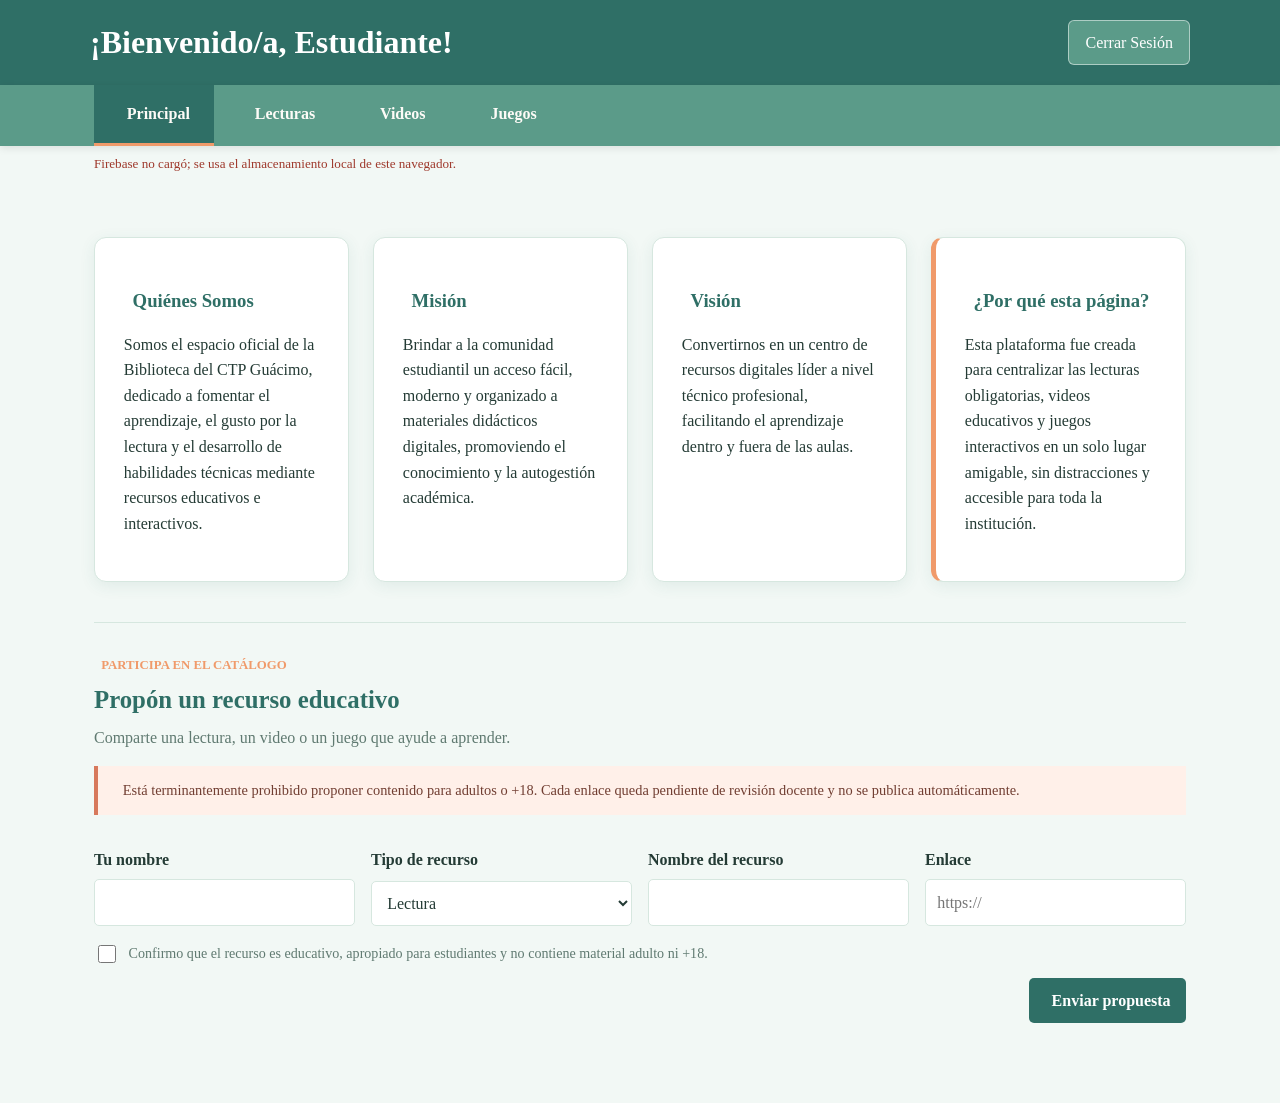
==== estudiante-dashboard.html @ 48e0ec75 "Add files via upload" ====
<!DOCTYPE html>
<html lang="es">
<head>
    <meta charset="UTF-8">
    <meta name="viewport" content="width=device-width, initial-scale=1.0">
    <title>Portal Estudiante - CTP Guácimo</title>
    <!-- Estilos de la aplicación -->
    <link rel="stylesheet" href="css/styles.css">
    <script src="https://unpkg.com/reicon/cdn/reicon.js" defer></script>
</head>
<body>

    <!-- Header / Banner superior del panel -->
    <header class="biblioteca-header">
        <div class="banner-frase">
            <h1 id="mensajeBienvenida">Bienvenido/a Estudiante</h1>
        </div>
        <!-- Botón para cerrar sesión y volver al index -->
        <button id="btnCerrarSesion" class="select-ingreso">Cerrar Sesión</button>
    </header>

    <!-- Menú Banner de Navegación entre secciones -->
    <nav class="nav-banner">
        <div class="nav-container">
            <button class="nav-tab active" onclick="cambiarPestana('principal', this)"><re-icon icon="home" size="20" aria-hidden="true"></re-icon>Principal</button>
            <button class="nav-tab" onclick="cambiarPestana('lecturas', this)"><re-icon icon="book-open" size="20" aria-hidden="true"></re-icon>Lecturas</button>
            <button class="nav-tab" onclick="cambiarPestana('videos', this)"><re-icon icon="video" size="20" aria-hidden="true"></re-icon>Videos</button>
            <button class="nav-tab" onclick="cambiarPestana('juegos', this)"><re-icon icon="gamepad" size="20" aria-hidden="true"></re-icon>Juegos</button>
        </div>
    </nav>

    <div id="estadoConexionFirebase" class="connection-status" role="status" aria-live="polite">Conectando con la biblioteca...</div>

    <main class="biblioteca-main">

        <!-- ================= PESTAÑA 1: PRINCIPAL ================= -->
        <div id="tab-principal" class="tab-content active">
            <!-- Sección Misión, Visión y Quiénes Somos -->
            <section class="info-grid">
                <!-- Tarjeta Quiénes Somos -->
                <div class="info-card">
                    <h3><re-icon icon="user" size="20" aria-hidden="true"></re-icon>Quiénes Somos</h3>
                    <p>Somos el espacio oficial de la Biblioteca del CTP Guácimo, dedicado a fomentar el aprendizaje, el gusto por la lectura y el desarrollo de habilidades técnicas mediante recursos educativos e interactivos.</p>
                </div>

                <!-- Tarjeta Misión -->
                <div class="info-card">
                    <h3><re-icon icon="book-open" size="20" aria-hidden="true"></re-icon>Misión</h3>
                    <p>Brindar a la comunidad estudiantil un acceso fácil, moderno y organizado a materiales didácticos digitales, promoviendo el conocimiento y la autogestión académica.</p>
                </div>

                <!-- Tarjeta Visión -->
                <div class="info-card">
                    <h3><re-icon icon="library" size="20" aria-hidden="true"></re-icon>Visión</h3>
                    <p>Convertirnos en un centro de recursos digitales líder a nivel técnico profesional, facilitando el aprendizaje dentro y fuera de las aulas.</p>
                </div>

                <!-- Tarjeta ¿Por qué esta página? -->
                <div class="info-card destacada">
                    <h3><re-icon icon="video" size="20" aria-hidden="true"></re-icon>¿Por qué esta página?</h3>
                    <p>Esta plataforma fue creada para centralizar las lecturas obligatorias, videos educativos y juegos interactivos en un solo lugar amigable, sin distracciones y accesible para toda la institución.</p>
                </div>
            </section>

            <section class="suggestion-section" aria-labelledby="tituloSugerencias">
                <div class="suggestion-heading">
                    <div>
                        <p class="eyebrow"><re-icon icon="message-square" size="18" aria-hidden="true"></re-icon>Participa en el catálogo</p>
                        <h2 id="tituloSugerencias">Propón un recurso educativo</h2>
                        <p>Comparte una lectura, un video o un juego que ayude a aprender.</p>
                    </div>
                </div>
                <p class="content-policy"><re-icon icon="shield-check" size="20" aria-hidden="true"></re-icon>Está terminantemente prohibido proponer contenido para adultos o +18. Cada enlace queda pendiente de revisión docente y no se publica automáticamente.</p>
                <form id="formularioSugerencia" class="suggestion-form">
                    <div class="suggestion-fields">
                        <div class="form-group">
                            <label for="nombreSugerencia">Tu nombre</label>
                            <input id="nombreSugerencia" type="text" maxlength="100" autocomplete="name" required>
                        </div>
                        <div class="form-group">
                            <label for="tipoSugerencia">Tipo de recurso</label>
                            <select id="tipoSugerencia" required>
                                <option value="lecturas">Lectura</option>
                                <option value="videos">Video</option>
                                <option value="juegos">Juego</option>
                            </select>
                        </div>
                        <div class="form-group">
                            <label for="tituloSugerencia">Nombre del recurso</label>
                            <input id="tituloSugerencia" type="text" maxlength="120" required>
                        </div>
                        <div class="form-group">
                            <label for="urlSugerencia">Enlace</label>
                            <input id="urlSugerencia" type="url" placeholder="https://" required>
                        </div>
                    </div>
                    <label class="policy-confirmation">
                        <input id="confirmarContenidoApropiado" type="checkbox" required>
                        <span>Confirmo que el recurso es educativo, apropiado para estudiantes y no contiene material adulto ni +18.</span>
                    </label>
                    <div class="suggestion-submit-row">
                        <p id="mensajeSugerencia" class="form-message" aria-live="polite"></p>
                        <button class="action-button" type="submit"><re-icon icon="send" size="18" aria-hidden="true"></re-icon>Enviar propuesta</button>
                    </div>
                </form>
            </section>
        </div>

        <!-- ================= PESTAÑA 2: LECTURAS ================= -->
        <div id="tab-lecturas" class="tab-content">
            <h2 class="section-title"><re-icon icon="book-open" size="24" aria-hidden="true"></re-icon>Catálogo de Lecturas</h2>
            <div id="lista-estudiante-lecturas" class="grid-cartas">
                
                <!-- Carta de Lectura 1 -->
                <div class="card-libro" onclick="abrirLector('Don Quijote de la Mancha', 'https://www.gutenberg.org/files/2000/2000-h/2000-h.htm')">
                    <img src="https://picsum.photos/300/400?random=101" alt="Portada Libro 1">
                    <div class="card-libro-info">
                        <span class="categoria-tag">Literatura</span>
                        <h4>Don Quijote de la Mancha</h4>
                        <p>Miguel de Cervantes</p>
                        <button class="btn-leer">📖 Leer Libro</button>
                    </div>
                </div>

                <!-- Carta de Lectura 2 -->
                <div class="card-libro" onclick="abrirLector('Cuentos de mi Tía Panchita', 'https://www.imprentanacional.go.cr/editorialdigital/libros/literatura%20infantil/cuentos_de_mi_tia_panchita_edicion_mep.pdf')">
                    <img src="https://picsum.photos/300/400?random=102" alt="Portada Libro 2">
                    <div class="card-libro-info">
                        <span class="categoria-tag">Nacional</span>
                        <h4>Cuentos de mi Tía Panchita</h4>
                        <p>Carmen Lyra</p>
                        <button class="btn-leer">📖 Leer Libro</button>
                    </div>
                </div>

                <!-- Carta de Lectura 3 -->
                <div class="card-libro" onclick="abrirLector('Manual de Seguridad Industrial', 'https://www.google.com')">
                    <img src="https://picsum.photos/300/400?random=103" alt="Portada Libro 3">
                    <div class="card-libro-info">
                        <span class="categoria-tag">Técnico</span>
                        <h4>Manual de Seguridad Industrial</h4>
                        <p>CTP Guácimo</p>
                        <button class="btn-leer">📖 Leer Libro</button>
                    </div>
                </div>

            </div>
        </div>

        <!-- ================= PESTAÑA 3: VIDEOS ================= -->
        <div id="tab-videos" class="tab-content">
            <h2 class="section-title"><re-icon icon="video" size="24" aria-hidden="true"></re-icon>Videoteca Educativa</h2>
            <div id="lista-estudiante-videos" class="grid-yt">
                
                <!-- Video Estilo YouTube 1 -->
                <div class="yt-card">
                    <div class="yt-thumbnail">
                        <iframe src="https://www.youtube-nocookie.com/embed/dQw4w9WgXcQ" title="Video educacional 1" allowfullscreen></iframe>
                    </div>
                    <div class="yt-details">
                        <h4>Introducción a la Tecnología del CTP Guácimo</h4>
                        <p class="yt-canal">Biblioteca CTP • 1.2k vistas</p>
                    </div>
                </div>

                <!-- Video Estilo YouTube 2 -->
                <div class="yt-card">
                    <div class="yt-thumbnail">
                        <iframe src="https://www.youtube-nocookie.com/embed/dQw4w9WgXcQ" title="Video educacional 2" allowfullscreen></iframe>
                    </div>
                    <div class="yt-details">
                        <h4>Cómo aprovechar la lectura digital</h4>
                        <p class="yt-canal">Orientación Educativa • 850 vistas</p>
                    </div>
                </div>

            </div>
        </div>

        <!-- ================= PESTAÑA 4: JUEGOS ================= -->
        <div id="tab-juegos" class="tab-content">
            <h2 class="section-title"><re-icon icon="gamepad" size="24" aria-hidden="true"></re-icon>Juegos Interactivos y Trivia</h2>
            <div id="lista-estudiante-juegos" class="grid-cartas">
                
                <!-- Carta de Juego 1 -->
                <div class="card-libro" onclick="abrirJuego('Ajedrez Escolar', 'https://lichess.org/embed')">
                    <img src="https://picsum.photos/300/200?random=201" alt="Juego Ajedrez">
                    <div class="card-libro-info">
                        <span class="categoria-tag juego">Estrategia</span>
                        <h4>Ajedrez Online</h4>
                        <p>Desarrolla la lógica y la concentración</p>
                        <button class="btn-leer">🎮 Jugar Ahora</button>
                    </div>
                </div>

                <!-- Carta de Juego 2 -->
                <div class="card-libro" onclick="alert('Iniciando Trivia de Ortografía y Literatura...')">
                    <img src="https://picsum.photos/300/200?random=202" alt="Juego Trivia">
                    <div class="card-libro-info">
                        <span class="categoria-tag juego">Trivia</span>
                        <h4>Desafío de Palabras</h4>
                        <p>Trivia de ortografía y literatura general</p>
                        <button class="btn-leer">🎮 Jugar Ahora</button>
                    </div>
                </div>

            </div>
        </div>

    </main>

    <!-- Modal para Lectura de Libros o Recursos -->
    <div id="modalLector" class="modal">
        <div class="modal-content modal-large">
            <span class="close-modal" onclick="cerrarLector()">&times;</span>
            <h3 id="tituloLector">Lectura</h3>
            <div class="iframe-container">
                <iframe id="iframeLector" src="" frameborder="0"></iframe>
            </div>
        </div>
    </div>

    <div id="modalResena" class="modal" aria-hidden="true">
        <section class="modal-content review-modal" role="dialog" aria-modal="true" aria-labelledby="tituloModalResena">
            <button class="close-modal" type="button" aria-label="Cerrar" onclick="cerrarModalResena()">&times;</button>
            <p class="eyebrow">Opinión estudiantil</p>
            <h2 id="tituloModalResena">Valorar recurso</h2>
            <div id="resenasExistentes" class="review-list"></div>
            <form id="formularioResena">
                <input id="resenaRecursoId" type="hidden">
                <fieldset class="rating-picker">
                    <legend>Tu clasificación</legend>
                    <div class="rating-options">
                        <label><input type="radio" name="calificacion" value="1"><span><re-icon icon="star" size="24" aria-hidden="true"></re-icon></span><small>1</small></label>
                        <label><input type="radio" name="calificacion" value="2"><span><re-icon icon="star" size="24" aria-hidden="true"></re-icon></span><small>2</small></label>
                        <label><input type="radio" name="calificacion" value="3"><span><re-icon icon="star" size="24" aria-hidden="true"></re-icon></span><small>3</small></label>
                        <label><input type="radio" name="calificacion" value="4"><span><re-icon icon="star" size="24" aria-hidden="true"></re-icon></span><small>4</small></label>
                        <label><input type="radio" name="calificacion" value="5" checked><span><re-icon icon="star" size="24" aria-hidden="true"></re-icon></span><small>5</small></label>
                    </div>
                </fieldset>
                <div class="form-group">
                    <label for="comentarioResena">Comentario</label>
                    <textarea id="comentarioResena" rows="3" maxlength="500" placeholder="¿Qué te pareció este recurso?" required></textarea>
                </div>
                <p id="mensajeResena" class="form-message" aria-live="polite"></p>
                <button class="action-button" type="submit"><re-icon icon="send" size="18" aria-hidden="true"></re-icon>Publicar opinión</button>
            </form>
        </section>
    </div>

    <!-- Archivo JS con la lógica -->
    <script type="module" src="js/firebase.js"></script>
    <script src="js/main.js"></script>
</body>
</html>
---- css/styles.css ----
/* ===================================================
   ESTILOS GLOBALES
====================================================== */

:root {
    --header-bg: #2F6F66;
    --header-accent: #5B9B89;
    --accent-color: #F09A6A;
    --card-bg: #FFFFFF;
    --page-bg: #F2F8F5;
    --border-color: #D6E7DF;
    --text-primary: #243B35;
    --text-secondary: #607A71;
    --shadow-soft: 0 4px 16px rgba(47, 111, 102, 0.09);
    --shadow-hover: 0 10px 24px rgba(47, 111, 102, 0.16);
}

* {
    box-sizing: border-box;
}

body {
    margin: 0;
    background: var(--page-bg);
    color: var(--text-primary);
    font-family: Georgia, "Times New Roman", serif;
    line-height: 1.6;
}

button,
input,
select {
    font: inherit;
}

button {
    cursor: pointer;
}

.biblioteca-header {
    display: flex;
    align-items: center;
    justify-content: space-between;
    gap: 1.5rem;
    padding: 1.25rem max(1.5rem, calc((100% - 1100px) / 2));
    background: var(--header-bg);
    color: #FFFFFF;
}

.banner-frase h1 {
    margin: 0;
    font-size: clamp(1.35rem, 3vw, 2rem);
    line-height: 1.2;
}

.menu-ingreso-container {
    flex: 0 0 auto;
}

.select-ingreso {
    min-height: 44px;
    padding: 0.55rem 1rem;
    border: 1px solid rgba(255, 255, 255, 0.5);
    border-radius: 6px;
    background: var(--header-accent);
    color: #FFFFFF;
}

.select-ingreso option {
    background: #FFFFFF;
    color: var(--text-primary);
}

.role-menu {
    position: relative;
    z-index: 5;
}

.role-menu summary {
    display: flex;
    min-width: 230px;
    min-height: 48px;
    align-items: center;
    gap: 0.7rem;
    padding: 0.65rem 0.85rem;
    border: 1px solid rgba(255, 255, 255, 0.48);
    border-radius: 7px;
    background: rgba(255, 255, 255, 0.12);
    color: #FFFFFF;
    cursor: pointer;
    font-weight: 700;
    list-style: none;
    transition: background 0.18s, border-color 0.18s;
}

.role-menu summary::-webkit-details-marker {
    display: none;
}

.role-menu summary:hover,
.role-menu[open] summary {
    border-color: rgba(255, 255, 255, 0.8);
    background: rgba(255, 255, 255, 0.2);
}

.role-menu summary:focus-visible,
.role-option:focus-visible {
    outline: 3px solid #FFD0B6;
    outline-offset: 3px;
}

.role-menu-chevron {
    margin-left: auto;
    transition: transform 0.18s;
}

.role-menu[open] .role-menu-chevron {
    transform: rotate(180deg);
}

.role-menu-options {
    position: absolute;
    top: calc(100% + 0.55rem);
    right: 0;
    width: min(320px, calc(100vw - 2rem));
    padding: 0.45rem;
    border: 1px solid var(--border-color);
    border-radius: 8px;
    background: #FFFFFF;
    box-shadow: 0 14px 34px rgba(27, 61, 53, 0.2);
    animation: roleMenuIn 0.16s ease-out;
}

.role-option {
    display: flex;
    min-height: 68px;
    align-items: center;
    gap: 0.75rem;
    padding: 0.65rem;
    border-radius: 6px;
    color: var(--text-primary);
    text-decoration: none;
    transition: background 0.16s;
}

.role-option:hover {
    background: var(--page-bg);
}

.role-option-icon {
    display: grid;
    width: 40px;
    height: 40px;
    flex: 0 0 auto;
    place-items: center;
    border-radius: 6px;
    background: #E3F2EC;
    color: var(--header-bg);
}

.role-option-icon.teacher {
    background: #FCE9DE;
    color: #A85639;
}

.role-option strong,
.role-option small {
    display: block;
}

.role-option strong {
    font-size: 0.98rem;
}

.role-option small {
    margin-top: 0.1rem;
    color: var(--text-secondary);
    font-size: 0.8rem;
}

.role-option-arrow {
    margin-left: auto;
    color: var(--text-secondary);
}

@keyframes roleMenuIn {
    from { opacity: 0; transform: translateY(-4px); }
    to { opacity: 1; transform: translateY(0); }
}

.biblioteca-main {
    width: min(100%, 1140px);
    margin-inline: auto;
    padding: 2.5rem 1.5rem 4rem;
}

re-icon {
    display: inline-flex;
    flex: 0 0 auto;
    vertical-align: middle;
}

.titulo-principal {
    margin-bottom: 2.5rem;
    text-align: center;
}

.titulo-principal h2 {
    margin: 0 0 0.4rem;
    color: var(--header-bg);
    font-size: 2rem;
}

.subtitulo {
    margin: 0;
    color: var(--text-secondary);
}

.seccion-item {
    margin-top: 2.5rem;
}

.numero-titulo {
    display: flex;
    align-items: center;
    gap: 0.8rem;
    margin-bottom: 1rem;
    color: var(--header-bg);
}

.numero-titulo h3 {
    margin: 0;
    font-size: 1.5rem;
}

.numero {
    display: grid;
    width: 2.35rem;
    aspect-ratio: 1;
    place-items: center;
    border-radius: 50%;
    background: var(--accent-color);
    color: #FFFFFF;
    font-weight: 700;
}

.imagenes-grid {
    display: grid;
    grid-template-columns: repeat(auto-fit, minmax(230px, 1fr));
    gap: 1.25rem;
}

.card-recurso {
    overflow: hidden;
    border: 1px solid var(--border-color);
    border-radius: 8px;
    background: var(--card-bg);
    box-shadow: var(--shadow-soft);
    cursor: pointer;
    transition: transform 0.2s, box-shadow 0.2s;
}

.card-recurso:hover {
    transform: translateY(-3px);
    box-shadow: var(--shadow-hover);
}

.img-container {
    aspect-ratio: 3 / 2;
    overflow: hidden;
    background: var(--border-color);
}

.img-container img {
    display: block;
    width: 100%;
    height: 100%;
    object-fit: cover;
}

.card-info {
    padding: 1rem 1.15rem;
}

.card-info h4 {
    margin: 0 0 0.25rem;
    color: var(--header-bg);
}

.card-info p {
    margin: 0;
    color: var(--text-secondary);
}

.modal {
    position: fixed;
    z-index: 10;
    inset: 0;
    display: none;
    align-items: center;
    justify-content: center;
    padding: 1rem;
    background: rgba(17, 35, 29, 0.65);
}

.modal.active {
    display: flex;
}

.modal-content {
    position: relative;
    width: min(520px, 100%);
    max-height: 90vh;
    overflow: auto;
    padding: 2rem;
    border-radius: 8px;
    background: var(--card-bg);
    box-shadow: var(--shadow-hover);
}

.close-modal {
    position: absolute;
    top: 0.5rem;
    right: 0.9rem;
    color: var(--text-secondary);
    font-size: 1.8rem;
    cursor: pointer;
}

.login-body {
    display: grid;
    min-height: 100vh;
    place-items: center;
    padding: 1.5rem;
    background: linear-gradient(135deg, #DDF2E8, #F2F8F5 55%, #FCE9DE);
}

.login-card {
    width: min(440px, 100%);
    padding: 2.25rem;
    border: 1px solid var(--border-color);
    border-top: 5px solid var(--header-bg);
    border-radius: 8px;
    background: var(--card-bg);
    box-shadow: var(--shadow-hover);
}

.login-card h2 {
    margin: 0 0 0.25rem;
    color: var(--header-bg);
    text-align: center;
}

.login-badge {
    display: block;
    margin-bottom: 1.75rem;
    color: var(--text-secondary);
    text-align: center;
}

.form-group {
    display: grid;
    gap: 0.4rem;
    margin-bottom: 1rem;
}

.form-group label {
    font-weight: 700;
}

.form-group input,
.form-group select {
    width: 100%;
    min-height: 44px;
    padding: 0.65rem 0.75rem;
    border: 1px solid var(--border-color);
    border-radius: 5px;
    background: #FFFFFF;
    color: var(--text-primary);
}

.form-group input:focus,
.form-group select:focus {
    border-color: var(--header-accent);
    outline: 2px solid rgba(91, 155, 137, 0.2);
}

.form-group[hidden] {
    display: none;
}

.form-hint {
    margin: 0;
    color: var(--text-secondary);
    font-size: 0.85rem;
}

.btn-submit {
    width: 100%;
    min-height: 46px;
    margin-top: 0.5rem;
    border: 0;
    border-radius: 5px;
    background: var(--accent-color);
    color: #FFFFFF;
    font-weight: 700;
}

.back-link {
    display: block;
    margin-top: 1.25rem;
    color: var(--header-accent);
    text-align: center;
    text-decoration: none;
}

.back-link:hover {
    text-decoration: underline;
}

.form-message {
    min-height: 1.4rem;
    margin: 0.25rem 0;
    color: #A33D35;
    font-size: 0.9rem;
}

.btn-submit:disabled {
    cursor: wait;
    opacity: 0.7;
}

@media (max-width: 600px) {
    .biblioteca-header {
        align-items: stretch;
        flex-direction: column;
        padding: 1.25rem 1rem;
    }

    .biblioteca-main {
        width: 100%;
        padding: 1.75rem 1rem 3rem;
    }

    .menu-ingreso-container,
    .role-menu,
    .role-menu summary {
        width: 100%;
    }

    .role-menu-options {
        right: auto;
        left: 0;
    }

    .titulo-principal h2 {
        font-size: 1.6rem;
    }

    .login-card {
        padding: 1.5rem;
    }
}

/* ===================================================
   ESTILOS AGREGADOS PARA EL PANEL DE ESTUDIANTES
====================================================== */

/* Navegación por Pestañas (Banner Menu) */
.nav-banner {
    background-color: var(--header-accent);
    box-shadow: 0 2px 8px rgba(0,0,0,0.1);
}

.connection-status {
    width: min(100%, 1140px);
    margin: 0 auto;
    padding: 0.45rem 1.5rem;
    color: var(--text-secondary);
    font-size: 0.82rem;
}

.connection-status[data-estado="conectado"] {
    color: var(--header-bg);
}

.connection-status[data-estado="error"] {
    color: #9E382B;
}

.nav-container {
    max-width: 1140px;
    margin: 0 auto;
    display: flex;
    gap: 0.5rem;
    padding: 0 1.5rem;
    overflow-x: auto;
}

.nav-tab {
    display: inline-flex;
    align-items: center;
    gap: 0.55rem;
    white-space: nowrap;
    background: transparent;
    border: none;
    color: #FDFBF7;
    padding: 1rem 1.5rem;
    font-size: 1rem;
    font-weight: 600;
    cursor: pointer;
    transition: background 0.25s, color 0.25s;
    border-bottom: 3px solid transparent;
}

.nav-tab:hover {
    background-color: rgba(255, 255, 255, 0.1);
}

.nav-tab.active {
    border-bottom-color: var(--accent-color);
    background-color: var(--header-bg);
}

/* Control de Visibilidad de Pestañas */
.tab-content {
    display: none;
}

.tab-content.active {
    display: block;
    animation: fadeIn 0.3s ease-in-out;
}

@keyframes fadeIn {
    from { opacity: 0; transform: translateY(5px); }
    to { opacity: 1; transform: translateY(0); }
}

/* Tarjetas de Información (Quiénes Somos, Misión, etc.) */
.info-grid {
    display: grid;
    grid-template-columns: repeat(auto-fit, minmax(240px, 1fr));
    gap: 1.5rem;
    margin-top: 1rem;
}

.info-card {
    background: var(--card-bg);
    padding: 1.8rem;
    border-radius: 12px;
    border: 1px solid var(--border-color);
    box-shadow: var(--shadow-soft);
}

.info-card h3 {
    display: flex;
    align-items: center;
    gap: 0.55rem;
    color: var(--header-bg);
    margin-bottom: 0.8rem;
}

.info-card.destacada {
    border-left: 5px solid var(--accent-color);
}

/* Títulos de Sección */
.section-title {
    display: flex;
    align-items: center;
    gap: 0.6rem;
    color: var(--header-bg);
    margin-bottom: 1.5rem;
    font-size: 1.6rem;
}

/* Cartas de Libros y Juegos */
.grid-cartas {
    display: grid;
    grid-template-columns: repeat(auto-fill, minmax(min(100%, 230px), 1fr));
    gap: 1.8rem;
}

.card-libro {
    background: var(--card-bg);
    border-radius: 12px;
    overflow: hidden;
    border: 1px solid var(--border-color);
    box-shadow: var(--shadow-soft);
    cursor: pointer;
    transition: transform 0.25s, box-shadow 0.25s;
    display: flex;
    flex-direction: column;
}

.card-libro:hover {
    transform: translateY(-5px);
    box-shadow: var(--shadow-hover);
}

.card-libro img {
    width: 100%;
    height: 220px;
    object-fit: cover;
}

.card-libro-info {
    padding: 1.2rem;
    display: flex;
    flex-direction: column;
    flex-grow: 1;
}

.categoria-tag {
    align-self: flex-start;
    background-color: var(--border-color);
    color: var(--text-primary);
    font-size: 0.75rem;
    font-weight: bold;
    padding: 0.2rem 0.6rem;
    border-radius: 4px;
    margin-bottom: 0.5rem;
}

.categoria-tag.juego {
    background-color: #FCE8DC;
    color: var(--accent-color);
}

.card-libro-info h4 {
    color: var(--header-bg);
    margin-bottom: 0.3rem;
}

.card-libro-info p {
    font-size: 0.85rem;
    color: var(--text-secondary);
    margin-bottom: 1rem;
}

.btn-leer {
    display: inline-flex;
    align-items: center;
    justify-content: center;
    gap: 0.45rem;
    margin-top: auto;
    background-color: var(--accent-color);
    color: white;
    border: none;
    padding: 0.6rem;
    border-radius: 6px;
    font-weight: bold;
    cursor: pointer;
    width: 100%;
}

/* Diseño para Videos Estilo YouTube */
.grid-yt {
    display: grid;
    grid-template-columns: repeat(auto-fill, minmax(min(100%, 320px), 1fr));
    gap: 2rem;
}

.yt-card {
    background: var(--card-bg);
    border-radius: 12px;
    overflow: hidden;
    border: 1px solid var(--border-color);
    box-shadow: var(--shadow-soft);
}

.yt-thumbnail {
    position: relative;
    padding-bottom: 56.25%; /* Relación de aspecto 16:9 */
    height: 0;
    overflow: hidden;
}

.yt-thumbnail iframe {
    position: absolute;
    top: 0; left: 0;
    width: 100%; height: 100%;
    border: none;
}

.yt-details {
    padding: 1rem;
}

.yt-details h4 {
    font-size: 1rem;
    color: var(--header-bg);
    margin-bottom: 0.4rem;
}

.yt-canal {
    font-size: 0.85rem;
    color: var(--text-secondary);
}

/* Modal Tamaño Grande para Lectura de Documentos/Páginas */
.modal-content.modal-large {
    max-width: 900px;
    width: 95%;
    height: 85vh;
    display: flex;
    flex-direction: column;
}

.iframe-container {
    flex-grow: 1;
    margin-top: 1rem;
}

.iframe-container iframe {
    width: 100%;
    height: 100%;
    border-radius: 8px;
}

.teacher-intro {
    padding: 0.5rem 0 2rem;
    border-bottom: 1px solid var(--border-color);
}

.teacher-intro h2 {
    margin: 0.2rem 0 0.5rem;
    color: var(--header-bg);
    font-size: 1.8rem;
}

.teacher-intro p:last-child,
.management-heading p {
    margin: 0;
    color: var(--text-secondary);
}

.eyebrow {
    display: flex;
    align-items: center;
    gap: 0.45rem;
    margin: 0;
    color: var(--accent-color);
    font-size: 0.8rem;
    font-weight: 700;
    text-transform: uppercase;
}

.teacher-stats {
    display: grid;
    grid-template-columns: repeat(3, minmax(0, 1fr));
    gap: 1rem;
    margin-top: 1.5rem;
}

.teacher-stat {
    display: flex;
    align-items: center;
    justify-content: space-between;
    gap: 1rem;
    padding: 1rem 1.25rem;
    border: 1px solid var(--border-color);
    border-left: 4px solid var(--header-accent);
    border-radius: 6px;
    background: var(--card-bg);
}

.teacher-stat span {
    color: var(--text-secondary);
}

.teacher-stat strong {
    color: var(--header-bg);
    font-size: 1.5rem;
}

.management-heading {
    display: flex;
    align-items: center;
    justify-content: space-between;
    gap: 1rem;
    margin-bottom: 1.25rem;
}

.management-heading .section-title {
    margin: 0 0 0.25rem;
}

.action-button,
.secondary-button,
.delete-button {
    display: inline-flex;
    min-height: 40px;
    align-items: center;
    justify-content: center;
    padding: 0.55rem 0.9rem;
    border: 1px solid transparent;
    border-radius: 5px;
    font-weight: 700;
    text-decoration: none;
}

.action-button {
    gap: 0.45rem;
}

.action-button {
    background: var(--header-bg);
    color: #FFFFFF;
}

.action-button:hover {
    background: var(--header-accent);
}

.secondary-button {
    border-color: var(--border-color);
    background: #FFFFFF;
    color: var(--text-primary);
}

.secondary-button:hover {
    background: var(--page-bg);
}

.delete-button {
    border-color: #E5C6C1;
    background: #FFF8F6;
    color: #9E382B;
}

.delete-button:hover {
    background: #FCEBE7;
}

.management-list.grid-yt {
    grid-template-columns: repeat(auto-fit, minmax(min(100%, 320px), 1fr));
}

.management-card {
    cursor: default;
}

.management-card h3,
.yt-details h3 {
    margin: 0 0 0.35rem;
    color: var(--header-bg);
    font-size: 1.1rem;
}

.management-card .card-libro-info p {
    flex-grow: 1;
}

.management-thumbnail {
    display: block;
    aspect-ratio: 16 / 9;
    overflow: hidden;
    background: var(--border-color);
}

.management-thumbnail img {
    width: 100%;
    height: 100%;
    object-fit: cover;
}

.resource-actions {
    display: flex;
    flex-wrap: wrap;
    gap: 0.5rem;
    margin-top: 1rem;
}

.resource-actions button {
    flex: 1;
}

.student-video-link {
    position: relative;
    display: block;
    aspect-ratio: 16 / 9;
    overflow: hidden;
    background: var(--header-bg);
}

.student-video-link img {
    width: 100%;
    height: 100%;
    object-fit: cover;
    opacity: 0.85;
}

.student-video-link span {
    position: absolute;
    inset: 0;
    display: flex;
    align-items: center;
    justify-content: center;
    gap: 0.5rem;
    color: #FFFFFF;
    font-weight: 700;
    text-shadow: 0 1px 4px rgba(0, 0, 0, 0.7);
}

.empty-state {
    grid-column: 1 / -1;
    padding: 2rem;
    border: 1px dashed var(--border-color);
    border-radius: 6px;
    color: var(--text-secondary);
    text-align: center;
}

.resource-form-modal h2 {
    margin: 0 2rem 1.25rem 0;
    color: var(--header-bg);
    font-size: 1.45rem;
}

.resource-form-modal textarea {
    width: 100%;
    resize: vertical;
    padding: 0.65rem 0.75rem;
    border: 1px solid var(--border-color);
    border-radius: 5px;
    color: var(--text-primary);
}

.resource-form-modal input:focus,
.resource-form-modal textarea:focus {
    border-color: var(--header-accent);
    outline: 2px solid rgba(91, 155, 137, 0.2);
}

.resource-form-actions {
    display: flex;
    justify-content: flex-end;
    gap: 0.75rem;
    margin-top: 1.5rem;
}

.video-player {
    position: relative;
    width: 100%;
    aspect-ratio: 16 / 9;
    overflow: hidden;
    background: #19322F;
}

.video-player iframe,
.video-player video {
    position: absolute;
    inset: 0;
    display: block;
    width: 100%;
    height: 100%;
    border: 0;
    object-fit: contain;
}

.video-error {
    padding: 1rem;
    color: #FFFFFF;
    text-align: center;
}

.resource-reviews {
    margin-top: 0.9rem;
    padding-top: 0.8rem;
    border-top: 1px solid var(--border-color);
}

.review-summary,
.rating-stars,
.review-item-heading {
    display: flex;
    align-items: center;
    gap: 0.3rem;
}

.rating-stars,
.review-item-heading re-icon,
.review-preview re-icon {
    color: #D5902D;
}

.rating-number {
    color: var(--text-primary);
    font-size: 0.9rem;
    font-weight: 700;
}

.rating-count {
    color: var(--text-secondary);
    font-size: 0.82rem;
}

.review-trigger {
    display: inline-flex;
    min-height: 34px;
    align-items: center;
    gap: 0.35rem;
    margin-left: auto;
    padding: 0.35rem 0.55rem;
    border: 1px solid var(--border-color);
    border-radius: 5px;
    background: #FFFFFF;
    color: var(--header-bg);
    font-size: 0.82rem;
    font-weight: 700;
}

.review-trigger:hover {
    background: var(--page-bg);
}

.review-preview {
    margin: 0.75rem 0 0;
    padding: 0.65rem 0 0;
    border-top: 1px solid var(--border-color);
}

.review-preview div {
    display: flex;
    align-items: center;
    gap: 0.25rem;
}

.review-preview strong {
    margin-left: 0.35rem;
    color: var(--text-primary);
    font-size: 0.82rem;
}

.review-preview p,
.review-item p {
    margin: 0.35rem 0 0;
    color: var(--text-secondary);
    font-size: 0.88rem;
    overflow-wrap: anywhere;
}

.review-modal h2 {
    margin: 0.2rem 2rem 1rem 0;
    color: var(--header-bg);
    font-size: 1.35rem;
}

.review-list {
    display: grid;
    max-height: 240px;
    gap: 0.65rem;
    overflow-y: auto;
    margin-bottom: 1rem;
}

.review-item {
    padding: 0.75rem;
    border: 1px solid var(--border-color);
    border-radius: 6px;
    background: #FFFFFF;
}

.review-item-heading strong {
    margin-left: 0.3rem;
    color: var(--text-primary);
    font-size: 0.88rem;
}

.empty-reviews {
    margin: 0 0 1rem;
    color: var(--text-secondary);
    font-size: 0.9rem;
}

.rating-picker {
    margin: 0 0 1rem;
    padding: 0;
    border: 0;
}

.rating-picker legend {
    margin-bottom: 0.5rem;
    font-weight: 700;
}

.rating-options {
    display: flex;
    gap: 0.45rem;
}

.rating-options label {
    display: grid;
    width: 48px;
    min-height: 52px;
    place-items: center;
    gap: 0.05rem;
    border: 1px solid var(--border-color);
    border-radius: 5px;
    color: #A7B4AE;
    cursor: pointer;
}

.rating-options input {
    position: absolute;
    width: 1px;
    height: 1px;
    overflow: hidden;
    clip: rect(0, 0, 0, 0);
    white-space: nowrap;
    clip-path: inset(50%);
}

.rating-options label:has(input:checked),
.rating-options label:has(input:focus-visible) {
    border-color: #D5902D;
    background: #FFF5E3;
    color: #B87519;
}

.rating-options label:has(input:focus-visible) {
    outline: 2px solid var(--header-accent);
    outline-offset: 2px;
}

.rating-options small {
    font-size: 0.7rem;
}

.review-modal textarea {
    width: 100%;
    resize: vertical;
    padding: 0.65rem 0.75rem;
    border: 1px solid var(--border-color);
    border-radius: 5px;
    color: var(--text-primary);
}

.review-modal .action-button {
    width: 100%;
}

.suggestion-section {
    margin-top: 2.5rem;
    padding: 2rem 0 0;
    border-top: 1px solid var(--border-color);
}

.suggestion-heading h2 {
    margin: 0.3rem 0;
    color: var(--header-bg);
    font-size: 1.55rem;
}

.suggestion-heading p:last-child {
    margin: 0;
    color: var(--text-secondary);
}

.content-policy {
    display: flex;
    align-items: flex-start;
    gap: 0.65rem;
    margin: 1rem 0;
    padding: 0.8rem 0.9rem;
    border-left: 4px solid #D7795C;
    background: #FFF0E9;
    color: #713E32;
    font-size: 0.9rem;
}

.content-policy re-icon {
    color: #A85639;
}

.suggestion-form {
    padding: 1rem 0;
}

.suggestion-fields {
    display: grid;
    grid-template-columns: repeat(auto-fit, minmax(min(100%, 220px), 1fr));
    gap: 0 1rem;
}

.suggestion-fields input,
.suggestion-fields select {
    width: 100%;
    min-height: 44px;
    padding: 0.6rem 0.7rem;
    border: 1px solid var(--border-color);
    border-radius: 5px;
    background: #FFFFFF;
    color: var(--text-primary);
}

.policy-confirmation {
    display: flex;
    align-items: flex-start;
    gap: 0.6rem;
    max-width: 760px;
    color: var(--text-secondary);
    font-size: 0.88rem;
}

.policy-confirmation input {
    width: 18px;
    height: 18px;
    flex: 0 0 auto;
    accent-color: var(--header-bg);
}

.suggestion-submit-row {
    display: flex;
    align-items: center;
    justify-content: space-between;
    gap: 1rem;
    margin-top: 0.75rem;
}

.suggestion-submit-row .form-message {
    margin: 0;
}

.form-message.success {
    color: var(--header-bg);
}

.suggestion-list {
    display: grid;
    grid-template-columns: repeat(auto-fit, minmax(min(100%, 280px), 1fr));
    gap: 1rem;
}

.suggestion-item {
    padding: 1rem;
    border: 1px solid var(--border-color);
    border-radius: 6px;
    background: #FFFFFF;
    box-shadow: var(--shadow-soft);
}

.suggestion-item-heading {
    display: flex;
    align-items: center;
    justify-content: space-between;
}

.suggestion-item h3 {
    margin: 0.8rem 0 0.25rem;
    color: var(--header-bg);
    font-size: 1.05rem;
    overflow-wrap: anywhere;
}

.suggestion-item p {
    margin: 0 0 0.7rem;
    color: var(--text-secondary);
}

.suggestion-item > a {
    display: inline-flex;
    align-items: center;
    gap: 0.35rem;
    color: var(--header-bg);
    overflow-wrap: anywhere;
}

.suggestion-status {
    color: #9B5A22;
    font-size: 0.82rem;
    font-weight: 700;
}

.suggestion-status.reviewed {
    color: var(--header-bg);
}

@media (max-width: 600px) {
    .teacher-stats {
        grid-template-columns: 1fr;
        gap: 0.65rem;
    }

    .management-heading {
        align-items: flex-start;
        flex-direction: column;
    }

    .resource-form-actions > button {
        flex: 1;
    }

    .suggestion-submit-row {
        align-items: stretch;
        flex-direction: column;
    }

    .suggestion-submit-row .action-button {
        width: 100%;
    }
}
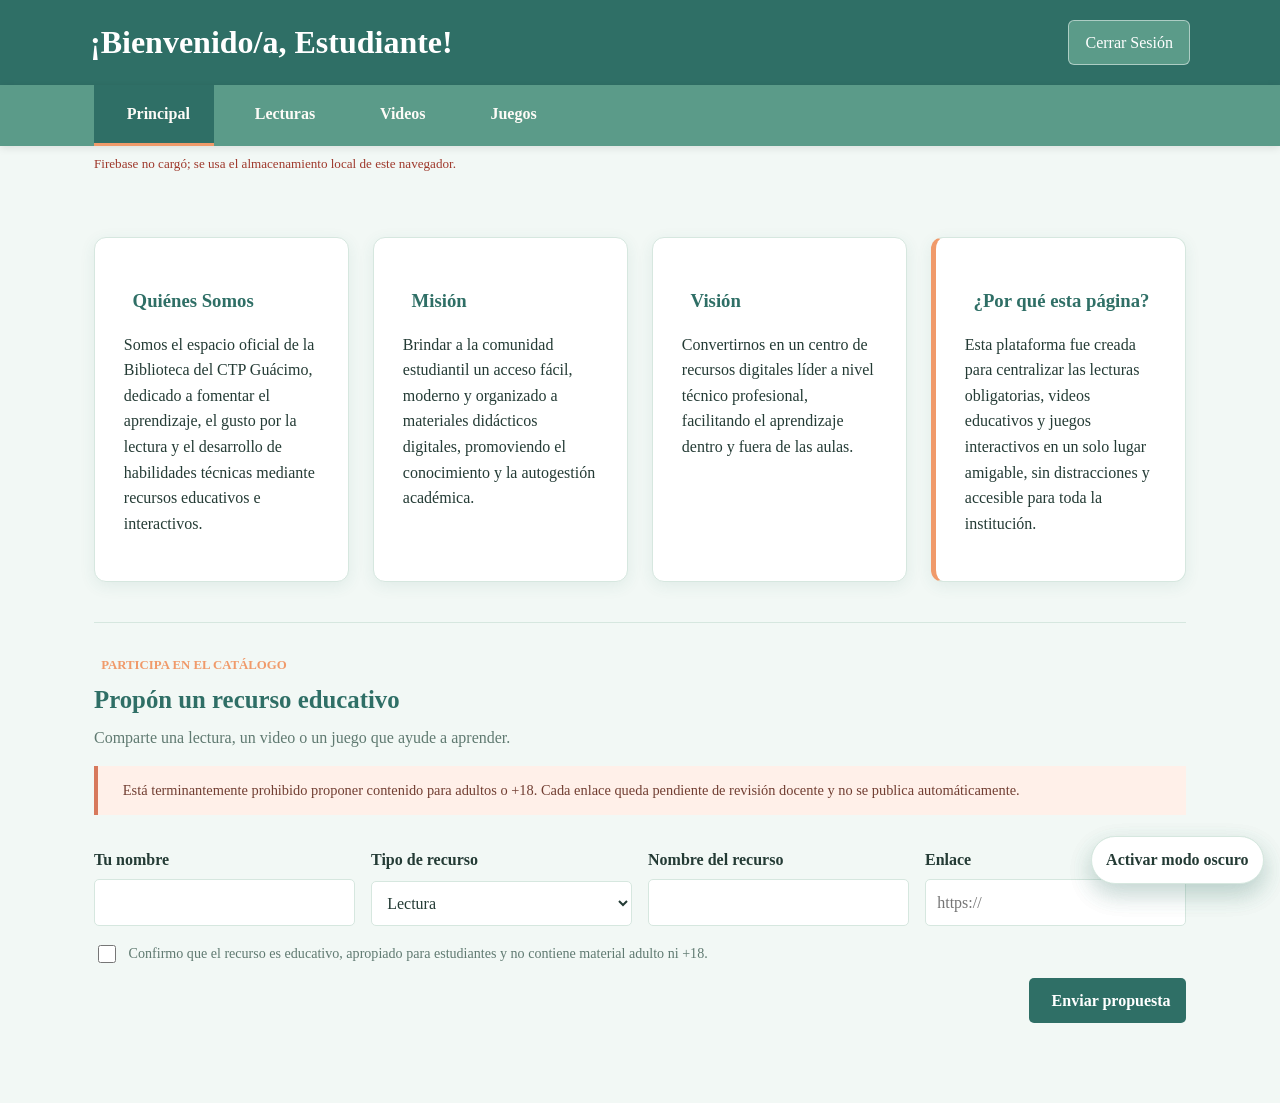
==== commit 360de3b5: "Implement dark mode toggle feature Added functionality to toggle dark mode based on user preference " ====
--- a/estudiante-dashboard.html
+++ b/estudiante-dashboard.html
@@ -4,6 +4,11 @@
     <meta charset="UTF-8">
     <meta name="viewport" content="width=device-width, initial-scale=1.0">
     <title>Portal Estudiante - CTP Guácimo</title>
+    <script>
+        if (localStorage.getItem('bibliotecaTemaEstudiante') === 'dark') {
+            document.documentElement.dataset.theme = 'dark';
+        }
+    </script>
     <!-- Estilos de la aplicación -->
     <link rel="stylesheet" href="css/styles.css">
     <script src="https://unpkg.com/reicon/cdn/reicon.js" defer></script>
@@ -15,8 +20,10 @@
         <div class="banner-frase">
             <h1 id="mensajeBienvenida">Bienvenido/a Estudiante</h1>
         </div>
-        <!-- Botón para cerrar sesión y volver al index -->
-        <button id="btnCerrarSesion" class="select-ingreso">Cerrar Sesión</button>
+        <div class="student-header-actions">
+            <button id="btnCambiarTemaEstudiante" class="theme-toggle" type="button" aria-pressed="false">Activar modo oscuro</button>
+            <button id="btnCerrarSesion" class="select-ingreso" type="button">Cerrar Sesión</button>
+        </div>
     </header>
 
     <!-- Menú Banner de Navegación entre secciones -->
@@ -109,6 +116,12 @@
         <!-- ================= PESTAÑA 2: LECTURAS ================= -->
         <div id="tab-lecturas" class="tab-content">
             <h2 class="section-title"><re-icon icon="book-open" size="24" aria-hidden="true"></re-icon>Catálogo de Lecturas</h2>
+            <div class="category-filter">
+                <label for="filtro-categoria-lecturas">Filtrar por categoría</label>
+                <select id="filtro-categoria-lecturas" data-filtro-categoria="lecturas">
+                    <option value="">Todas las categorías</option>
+                </select>
+            </div>
             <div id="lista-estudiante-lecturas" class="grid-cartas">
                 
                 <!-- Carta de Lectura 1 -->
@@ -150,6 +163,12 @@
         <!-- ================= PESTAÑA 3: VIDEOS ================= -->
         <div id="tab-videos" class="tab-content">
             <h2 class="section-title"><re-icon icon="video" size="24" aria-hidden="true"></re-icon>Videoteca Educativa</h2>
+            <div class="category-filter">
+                <label for="filtro-categoria-videos">Filtrar por categoría</label>
+                <select id="filtro-categoria-videos" data-filtro-categoria="videos">
+                    <option value="">Todas las categorías</option>
+                </select>
+            </div>
             <div id="lista-estudiante-videos" class="grid-yt">
                 
                 <!-- Video Estilo YouTube 1 -->
@@ -252,4 +271,4 @@
     <script type="module" src="js/firebase.js"></script>
     <script src="js/main.js"></script>
 </body>
-</html>+</html>
--- a/css/styles.css
+++ b/css/styles.css
@@ -15,6 +15,20 @@
     --shadow-hover: 0 10px 24px rgba(47, 111, 102, 0.16);
 }
 
+html[data-theme="dark"] {
+    color-scheme: dark;
+    --header-bg: #173B35;
+    --header-accent: #2C6257;
+    --accent-color: #E99768;
+    --card-bg: #202C29;
+    --page-bg: #131C19;
+    --border-color: #3A4E47;
+    --text-primary: #E8F0EC;
+    --text-secondary: #B1C1BA;
+    --shadow-soft: 0 4px 16px rgba(0, 0, 0, 0.2);
+    --shadow-hover: 0 10px 24px rgba(0, 0, 0, 0.35);
+}
+
 * {
     box-sizing: border-box;
 }
@@ -126,7 +140,7 @@
     padding: 0.45rem;
     border: 1px solid var(--border-color);
     border-radius: 8px;
-    background: #FFFFFF;
+    background: var(--card-bg);
     box-shadow: 0 14px 34px rgba(27, 61, 53, 0.2);
     animation: roleMenuIn 0.16s ease-out;
 }
@@ -322,6 +336,9 @@
     position: absolute;
     top: 0.5rem;
     right: 0.9rem;
+    padding: 0;
+    border: 0;
+    background: transparent;
     color: var(--text-secondary);
     font-size: 1.8rem;
     cursor: pointer;
@@ -375,7 +392,7 @@
     padding: 0.65rem 0.75rem;
     border: 1px solid var(--border-color);
     border-radius: 5px;
-    background: #FFFFFF;
+    background: var(--card-bg);
     color: var(--text-primary);
 }
 
@@ -613,6 +630,9 @@
 }
 
 .categoria-tag {
+    display: inline-flex;
+    align-items: center;
+    gap: 0.35rem;
     align-self: flex-start;
     background-color: var(--border-color);
     color: var(--text-primary);
@@ -783,6 +803,37 @@
     margin-bottom: 1.25rem;
 }
 
+.management-actions {
+    display: flex;
+    flex-wrap: wrap;
+    gap: 0.6rem;
+}
+
+.category-filter {
+    display: flex;
+    width: min(100%, 420px);
+    align-items: center;
+    gap: 0.75rem;
+    margin: 0 0 1.25rem;
+    color: var(--text-secondary);
+    font-weight: 700;
+}
+
+.category-filter select {
+    min-height: 42px;
+    flex: 1;
+    padding: 0.5rem 0.7rem;
+    border: 1px solid var(--border-color);
+    border-radius: 5px;
+    background: var(--card-bg);
+    color: var(--text-primary);
+}
+
+.category-filter select:focus {
+    border-color: var(--header-accent);
+    outline: 2px solid rgba(91, 155, 137, 0.2);
+}
+
 .management-heading .section-title {
     margin: 0 0 0.25rem;
 }
@@ -816,7 +867,7 @@
 
 .secondary-button {
     border-color: var(--border-color);
-    background: #FFFFFF;
+    background: var(--card-bg);
     color: var(--text-primary);
 }
 
@@ -925,6 +976,7 @@
     padding: 0.65rem 0.75rem;
     border: 1px solid var(--border-color);
     border-radius: 5px;
+    background: var(--card-bg);
     color: var(--text-primary);
 }
 
@@ -939,6 +991,57 @@
     justify-content: flex-end;
     gap: 0.75rem;
     margin-top: 1.5rem;
+}
+
+.category-manager-modal {
+    width: min(620px, 100%);
+}
+
+.category-manager-modal h2 {
+    margin: 0 2rem 0.6rem 0;
+    color: var(--header-bg);
+}
+
+.category-manager-list {
+    display: grid;
+    gap: 0.7rem;
+    margin-top: 1.5rem;
+}
+
+.category-manager-item {
+    display: flex;
+    align-items: center;
+    justify-content: space-between;
+    gap: 0.8rem;
+    padding: 0.8rem;
+    border: 1px solid var(--border-color);
+    border-radius: 6px;
+    background: var(--page-bg);
+}
+
+.category-manager-name {
+    display: inline-flex;
+    align-items: center;
+    gap: 0.55rem;
+    min-width: 0;
+    color: var(--header-bg);
+    font-weight: 700;
+    overflow-wrap: anywhere;
+}
+
+.category-manager-item.is-subcategory {
+    margin-left: 1.5rem;
+    border-left: 3px solid var(--header-accent);
+}
+
+.category-parent-label {
+    color: var(--text-secondary);
+    font-weight: 400;
+}
+
+.category-manager-item .resource-actions {
+    flex: 0 0 auto;
+    margin: 0;
 }
 
 .video-player {
@@ -1006,7 +1109,7 @@
     padding: 0.35rem 0.55rem;
     border: 1px solid var(--border-color);
     border-radius: 5px;
-    background: #FFFFFF;
+    background: var(--card-bg);
     color: var(--header-bg);
     font-size: 0.82rem;
     font-weight: 700;
@@ -1060,7 +1163,7 @@
     padding: 0.75rem;
     border: 1px solid var(--border-color);
     border-radius: 6px;
-    background: #FFFFFF;
+    background: var(--card-bg);
 }
 
 .review-item-heading strong {
@@ -1135,6 +1238,7 @@
     padding: 0.65rem 0.75rem;
     border: 1px solid var(--border-color);
     border-radius: 5px;
+    background: var(--card-bg);
     color: var(--text-primary);
 }
 
@@ -1192,7 +1296,7 @@
     padding: 0.6rem 0.7rem;
     border: 1px solid var(--border-color);
     border-radius: 5px;
-    background: #FFFFFF;
+    background: var(--card-bg);
     color: var(--text-primary);
 }
 
@@ -1238,7 +1342,7 @@
     padding: 1rem;
     border: 1px solid var(--border-color);
     border-radius: 6px;
-    background: #FFFFFF;
+    background: var(--card-bg);
     box-shadow: var(--shadow-soft);
 }
 
@@ -1253,6 +1357,79 @@
     color: var(--header-bg);
     font-size: 1.05rem;
     overflow-wrap: anywhere;
+}
+
+html[data-theme="dark"] .login-body {
+    background: linear-gradient(135deg, #172823, #131C19 55%, #30221D);
+}
+
+html[data-theme="dark"] .select-ingreso option {
+    background: var(--card-bg);
+    color: var(--text-primary);
+}
+
+html[data-theme="dark"] .role-option-icon {
+    background: #29453D;
+    color: #B8D9CC;
+}
+
+html[data-theme="dark"] .role-option-icon.teacher {
+    background: #49352C;
+    color: #F0B092;
+}
+
+html[data-theme="dark"] .category-tag.juego {
+    background-color: #49352C;
+    color: #F0B092;
+}
+
+html[data-theme="dark"] .delete-button {
+    border-color: #67423D;
+    background: #352522;
+    color: #F0B0A5;
+}
+
+html[data-theme="dark"] .delete-button:hover {
+    background: #49302B;
+}
+
+html[data-theme="dark"] .rating-options label:has(input:checked),
+html[data-theme="dark"] .rating-options label:has(input:focus-visible) {
+    background: #493C25;
+    color: #F4C77D;
+}
+
+html[data-theme="dark"] .content-policy {
+    background: #352522;
+    color: #F0C2B8;
+}
+
+html[data-theme="dark"] .content-policy re-icon {
+    color: #F0B092;
+}
+
+.theme-toggle {
+    position: fixed;
+    right: 1rem;
+    bottom: 1rem;
+    z-index: 20;
+    min-height: 44px;
+    padding: 0.65rem 0.9rem;
+    border: 1px solid var(--border-color);
+    border-radius: 999px;
+    background: var(--card-bg);
+    color: var(--text-primary);
+    box-shadow: var(--shadow-hover);
+    font-weight: 700;
+}
+
+.theme-toggle:hover {
+    border-color: var(--header-accent);
+}
+
+.theme-toggle:focus-visible {
+    outline: 3px solid var(--accent-color);
+    outline-offset: 3px;
 }
 
 .suggestion-item p {
@@ -1289,6 +1466,29 @@
         flex-direction: column;
     }
 
+    .management-actions {
+        width: 100%;
+    }
+
+    .management-actions > button {
+        flex: 1;
+    }
+
+    .category-filter {
+        align-items: stretch;
+        flex-direction: column;
+        gap: 0.35rem;
+    }
+
+    .category-manager-item {
+        align-items: flex-start;
+        flex-direction: column;
+    }
+
+    .category-manager-item .resource-actions {
+        width: 100%;
+    }
+
     .resource-form-actions > button {
         flex: 1;
     }
@@ -1301,4 +1501,4 @@
     .suggestion-submit-row .action-button {
         width: 100%;
     }
-}+}
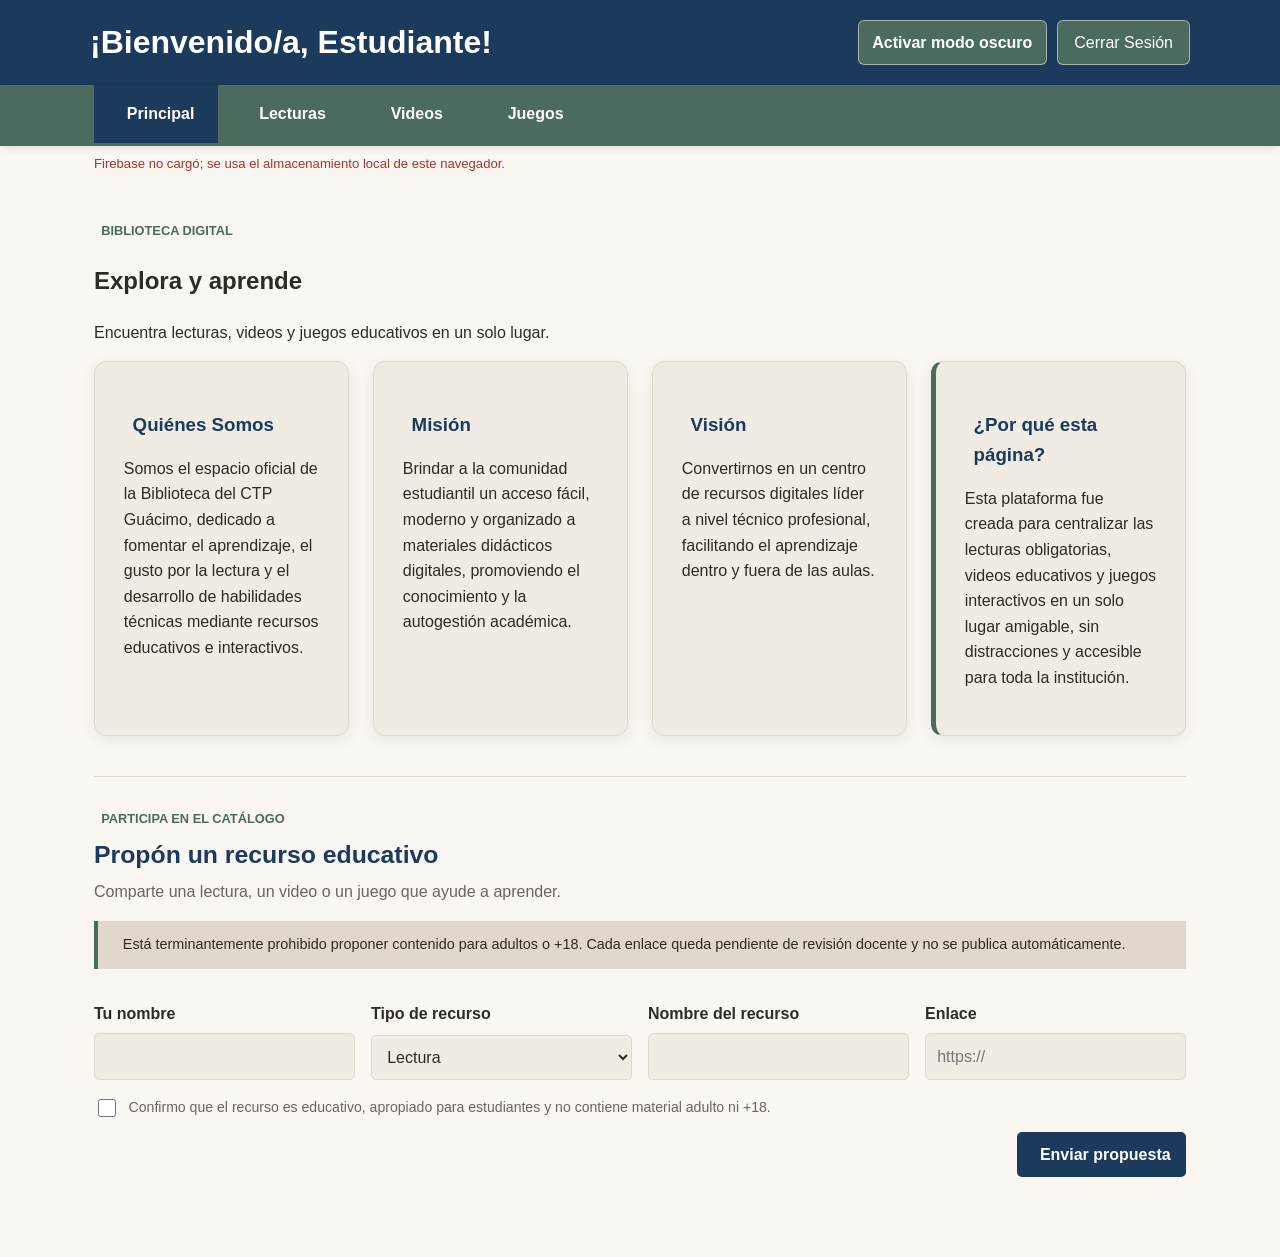
==== commit 126eb2d1: "mejora completa del UI se mejoro mucho como se via el UI de la pagina, haciendloa mas agable" ====
--- a/estudiante-dashboard.html
+++ b/estudiante-dashboard.html
@@ -13,7 +13,7 @@
     <link rel="stylesheet" href="css/styles.css">
     <script src="https://unpkg.com/reicon/cdn/reicon.js" defer></script>
 </head>
-<body>
+<body class="student-dashboard">
 
     <!-- Header / Banner superior del panel -->
     <header class="biblioteca-header">
@@ -27,12 +27,12 @@
     </header>
 
     <!-- Menú Banner de Navegación entre secciones -->
-    <nav class="nav-banner">
+    <nav class="nav-banner" aria-label="Secciones de la biblioteca">
         <div class="nav-container">
-            <button class="nav-tab active" onclick="cambiarPestana('principal', this)"><re-icon icon="home" size="20" aria-hidden="true"></re-icon>Principal</button>
-            <button class="nav-tab" onclick="cambiarPestana('lecturas', this)"><re-icon icon="book-open" size="20" aria-hidden="true"></re-icon>Lecturas</button>
-            <button class="nav-tab" onclick="cambiarPestana('videos', this)"><re-icon icon="video" size="20" aria-hidden="true"></re-icon>Videos</button>
-            <button class="nav-tab" onclick="cambiarPestana('juegos', this)"><re-icon icon="gamepad" size="20" aria-hidden="true"></re-icon>Juegos</button>
+            <button class="nav-tab active" type="button" data-seccion="principal" aria-pressed="true" onclick="cambiarPestana('principal', this)"><re-icon icon="home" size="20" aria-hidden="true"></re-icon>Principal</button>
+            <button class="nav-tab" type="button" data-seccion="lecturas" aria-pressed="false" onclick="cambiarPestana('lecturas', this)"><re-icon icon="book-open" size="20" aria-hidden="true"></re-icon>Lecturas</button>
+            <button class="nav-tab" type="button" data-seccion="videos" aria-pressed="false" onclick="cambiarPestana('videos', this)"><re-icon icon="video" size="20" aria-hidden="true"></re-icon>Videos</button>
+            <button class="nav-tab" type="button" data-seccion="juegos" aria-pressed="false" onclick="cambiarPestana('juegos', this)"><re-icon icon="gamepad" size="20" aria-hidden="true"></re-icon>Juegos</button>
         </div>
     </nav>
 
@@ -42,6 +42,15 @@
 
         <!-- ================= PESTAÑA 1: PRINCIPAL ================= -->
         <div id="tab-principal" class="tab-content active">
+            <section class="student-library-overview" aria-labelledby="tituloBibliotecaEstudiante">
+                <div class="student-overview-heading">
+                    <p class="eyebrow"><re-icon icon="library" size="18" aria-hidden="true"></re-icon>Biblioteca digital</p>
+                    <h2 id="tituloBibliotecaEstudiante">Explora y aprende</h2>
+                    <p>Encuentra lecturas, videos y juegos educativos en un solo lugar.</p>
+                </div>
+                <div id="resumen-catalogo-estudiante" class="student-overview-sections"></div>
+            </section>
+
             <!-- Sección Misión, Visión y Quiénes Somos -->
             <section class="info-grid">
                 <!-- Tarjeta Quiénes Somos -->
--- a/css/styles.css
+++ b/css/styles.css
@@ -3,28 +3,56 @@
 ====================================================== */
 
 :root {
-    --header-bg: #2F6F66;
-    --header-accent: #5B9B89;
-    --accent-color: #F09A6A;
-    --card-bg: #FFFFFF;
-    --page-bg: #F2F8F5;
-    --border-color: #D6E7DF;
-    --text-primary: #243B35;
-    --text-secondary: #607A71;
-    --shadow-soft: 0 4px 16px rgba(47, 111, 102, 0.09);
-    --shadow-hover: 0 10px 24px rgba(47, 111, 102, 0.16);
+    --header-bg: #1B3A5C;
+    --header-accent: #4A6B5D;
+    --heading-color: #1B3A5C;
+    --accent-color: #4A6B5D;
+    --action-bg: #1B3A5C;
+    --action-text: #FFFFFF;
+    --action-hover-bg: #4A6B5D;
+    --action-hover-text: #FFFFFF;
+    --header-text: #FFFFFF;
+    --card-bg: #F0EBE3;
+    --page-bg: #FAF7F2;
+    --surface-muted: #E0D8CC;
+    --border-color: #E0D8CC;
+    --text-primary: #2E2A24;
+    --text-secondary: #6B6560;
+    --accent-soft-bg: #E0D8CC;
+    --accent-soft-text: #2E2A24;
+    --success-color: #4A6B5D;
+    --rating-color: #8F5B00;
+    --danger-bg: #FFF0EC;
+    --danger-border: #E5C6C1;
+    --danger-text: #9E382B;
+    --shadow-soft: 0 4px 16px rgba(46, 42, 36, 0.08);
+    --shadow-hover: 0 10px 24px rgba(46, 42, 36, 0.14);
 }
 
 html[data-theme="dark"] {
     color-scheme: dark;
-    --header-bg: #173B35;
-    --header-accent: #2C6257;
-    --accent-color: #E99768;
-    --card-bg: #202C29;
-    --page-bg: #131C19;
-    --border-color: #3A4E47;
-    --text-primary: #E8F0EC;
-    --text-secondary: #B1C1BA;
+    --header-bg: #242424;
+    --header-accent: #333333;
+    --heading-color: #5B9BD5;
+    --accent-color: #6BBF8A;
+    --action-bg: #5B9BD5;
+    --action-text: #1A1A1A;
+    --action-hover-bg: #6BBF8A;
+    --action-hover-text: #1A1A1A;
+    --header-text: #E8E4DF;
+    --card-bg: #242424;
+    --page-bg: #1A1A1A;
+    --surface-muted: #333333;
+    --border-color: #333333;
+    --text-primary: #E8E4DF;
+    --text-secondary: #A8A4A0;
+    --accent-soft-bg: #333333;
+    --accent-soft-text: #E8E4DF;
+    --success-color: #6BBF8A;
+    --rating-color: #F0C674;
+    --danger-bg: #352522;
+    --danger-border: #67423D;
+    --danger-text: #F0B0A5;
     --shadow-soft: 0 4px 16px rgba(0, 0, 0, 0.2);
     --shadow-hover: 0 10px 24px rgba(0, 0, 0, 0.35);
 }
@@ -37,7 +65,7 @@
     margin: 0;
     background: var(--page-bg);
     color: var(--text-primary);
-    font-family: Georgia, "Times New Roman", serif;
+    font-family: "Segoe UI", Arial, sans-serif;
     line-height: 1.6;
 }
 
@@ -58,7 +86,7 @@
     gap: 1.5rem;
     padding: 1.25rem max(1.5rem, calc((100% - 1100px) / 2));
     background: var(--header-bg);
-    color: #FFFFFF;
+    color: var(--header-text);
 }
 
 .banner-frase h1 {
@@ -77,11 +105,11 @@
     border: 1px solid rgba(255, 255, 255, 0.5);
     border-radius: 6px;
     background: var(--header-accent);
-    color: #FFFFFF;
+    color: var(--header-text);
 }
 
 .select-ingreso option {
-    background: #FFFFFF;
+    background: var(--card-bg);
     color: var(--text-primary);
 }
 
@@ -100,7 +128,7 @@
     border: 1px solid rgba(255, 255, 255, 0.48);
     border-radius: 7px;
     background: rgba(255, 255, 255, 0.12);
-    color: #FFFFFF;
+    color: var(--header-text);
     cursor: pointer;
     font-weight: 700;
     list-style: none;
@@ -119,7 +147,7 @@
 
 .role-menu summary:focus-visible,
 .role-option:focus-visible {
-    outline: 3px solid #FFD0B6;
+    outline: 3px solid var(--accent-color);
     outline-offset: 3px;
 }
 
@@ -168,13 +196,13 @@
     flex: 0 0 auto;
     place-items: center;
     border-radius: 6px;
-    background: #E3F2EC;
-    color: var(--header-bg);
+    background: var(--surface-muted);
+    color: var(--accent-color);
 }
 
 .role-option-icon.teacher {
-    background: #FCE9DE;
-    color: #A85639;
+    background: var(--accent-soft-bg);
+    color: var(--accent-soft-text);
 }
 
 .role-option strong,
@@ -221,7 +249,7 @@
 
 .titulo-principal h2 {
     margin: 0 0 0.4rem;
-    color: var(--header-bg);
+    color: var(--heading-color);
     font-size: 2rem;
 }
 
@@ -239,7 +267,7 @@
     align-items: center;
     gap: 0.8rem;
     margin-bottom: 1rem;
-    color: var(--header-bg);
+    color: var(--heading-color);
 }
 
 .numero-titulo h3 {
@@ -253,8 +281,8 @@
     aspect-ratio: 1;
     place-items: center;
     border-radius: 50%;
-    background: var(--accent-color);
-    color: #FFFFFF;
+    background: var(--action-bg);
+    color: var(--action-text);
     font-weight: 700;
 }
 
@@ -298,7 +326,7 @@
 
 .card-info h4 {
     margin: 0 0 0.25rem;
-    color: var(--header-bg);
+    color: var(--heading-color);
 }
 
 .card-info p {
@@ -349,14 +377,14 @@
     min-height: 100vh;
     place-items: center;
     padding: 1.5rem;
-    background: linear-gradient(135deg, #DDF2E8, #F2F8F5 55%, #FCE9DE);
+    background: linear-gradient(135deg, #FAF7F2, #F0EBE3 55%, #E0D8CC);
 }
 
 .login-card {
     width: min(440px, 100%);
     padding: 2.25rem;
     border: 1px solid var(--border-color);
-    border-top: 5px solid var(--header-bg);
+    border-top: 5px solid var(--heading-color);
     border-radius: 8px;
     background: var(--card-bg);
     box-shadow: var(--shadow-hover);
@@ -364,7 +392,7 @@
 
 .login-card h2 {
     margin: 0 0 0.25rem;
-    color: var(--header-bg);
+    color: var(--heading-color);
     text-align: center;
 }
 
@@ -398,8 +426,8 @@
 
 .form-group input:focus,
 .form-group select:focus {
-    border-color: var(--header-accent);
-    outline: 2px solid rgba(91, 155, 137, 0.2);
+    border-color: var(--accent-color);
+    outline: 2px solid var(--accent-color);
 }
 
 .form-group[hidden] {
@@ -418,15 +446,15 @@
     margin-top: 0.5rem;
     border: 0;
     border-radius: 5px;
-    background: var(--accent-color);
-    color: #FFFFFF;
+    background: var(--action-bg);
+    color: var(--action-text);
     font-weight: 700;
 }
 
 .back-link {
     display: block;
     margin-top: 1.25rem;
-    color: var(--header-accent);
+    color: var(--accent-color);
     text-align: center;
     text-decoration: none;
 }
@@ -438,7 +466,7 @@
 .form-message {
     min-height: 1.4rem;
     margin: 0.25rem 0;
-    color: #A33D35;
+    color: var(--danger-text);
     font-size: 0.9rem;
 }
 
@@ -477,6 +505,14 @@
     .login-card {
         padding: 1.5rem;
     }
+
+    .student-header-actions {
+        width: 100%;
+    }
+
+    .student-header-actions button {
+        flex: 1;
+    }
 }
 
 /* ===================================================
@@ -498,11 +534,11 @@
 }
 
 .connection-status[data-estado="conectado"] {
-    color: var(--header-bg);
+    color: var(--success-color);
 }
 
 .connection-status[data-estado="error"] {
-    color: #9E382B;
+    color: var(--danger-text);
 }
 
 .nav-container {
@@ -521,7 +557,7 @@
     white-space: nowrap;
     background: transparent;
     border: none;
-    color: #FDFBF7;
+    color: var(--header-text);
     padding: 1rem 1.5rem;
     font-size: 1rem;
     font-weight: 600;
@@ -574,7 +610,7 @@
     display: flex;
     align-items: center;
     gap: 0.55rem;
-    color: var(--header-bg);
+    color: var(--heading-color);
     margin-bottom: 0.8rem;
 }
 
@@ -587,7 +623,7 @@
     display: flex;
     align-items: center;
     gap: 0.6rem;
-    color: var(--header-bg);
+    color: var(--heading-color);
     margin-bottom: 1.5rem;
     font-size: 1.6rem;
 }
@@ -644,12 +680,12 @@
 }
 
 .categoria-tag.juego {
-    background-color: #FCE8DC;
-    color: var(--accent-color);
+    background-color: var(--accent-soft-bg);
+    color: var(--accent-soft-text);
 }
 
 .card-libro-info h4 {
-    color: var(--header-bg);
+    color: var(--heading-color);
     margin-bottom: 0.3rem;
 }
 
@@ -665,8 +701,8 @@
     justify-content: center;
     gap: 0.45rem;
     margin-top: auto;
-    background-color: var(--accent-color);
-    color: white;
+    background-color: var(--action-bg);
+    color: var(--action-text);
     border: none;
     padding: 0.6rem;
     border-radius: 6px;
@@ -710,7 +746,7 @@
 
 .yt-details h4 {
     font-size: 1rem;
-    color: var(--header-bg);
+    color: var(--heading-color);
     margin-bottom: 0.4rem;
 }
 
@@ -746,7 +782,7 @@
 
 .teacher-intro h2 {
     margin: 0.2rem 0 0.5rem;
-    color: var(--header-bg);
+    color: var(--heading-color);
     font-size: 1.8rem;
 }
 
@@ -791,7 +827,7 @@
 }
 
 .teacher-stat strong {
-    color: var(--header-bg);
+    color: var(--heading-color);
     font-size: 1.5rem;
 }
 
@@ -830,8 +866,8 @@
 }
 
 .category-filter select:focus {
-    border-color: var(--header-accent);
-    outline: 2px solid rgba(91, 155, 137, 0.2);
+    border-color: var(--accent-color);
+    outline: 2px solid var(--accent-color);
 }
 
 .management-heading .section-title {
@@ -857,12 +893,13 @@
 }
 
 .action-button {
-    background: var(--header-bg);
-    color: #FFFFFF;
+    background: var(--action-bg);
+    color: var(--action-text);
 }
 
 .action-button:hover {
-    background: var(--header-accent);
+    background: var(--action-hover-bg);
+    color: var(--action-hover-text);
 }
 
 .secondary-button {
@@ -876,13 +913,13 @@
 }
 
 .delete-button {
-    border-color: #E5C6C1;
-    background: #FFF8F6;
-    color: #9E382B;
+    border-color: var(--danger-border);
+    background: var(--danger-bg);
+    color: var(--danger-text);
 }
 
 .delete-button:hover {
-    background: #FCEBE7;
+    background: var(--accent-soft-bg);
 }
 
 .management-list.grid-yt {
@@ -896,7 +933,7 @@
 .management-card h3,
 .yt-details h3 {
     margin: 0 0 0.35rem;
-    color: var(--header-bg);
+    color: var(--heading-color);
     font-size: 1.1rem;
 }
 
@@ -950,7 +987,7 @@
     align-items: center;
     justify-content: center;
     gap: 0.5rem;
-    color: #FFFFFF;
+    color: var(--header-text);
     font-weight: 700;
     text-shadow: 0 1px 4px rgba(0, 0, 0, 0.7);
 }
@@ -966,7 +1003,7 @@
 
 .resource-form-modal h2 {
     margin: 0 2rem 1.25rem 0;
-    color: var(--header-bg);
+    color: var(--heading-color);
     font-size: 1.45rem;
 }
 
@@ -982,8 +1019,8 @@
 
 .resource-form-modal input:focus,
 .resource-form-modal textarea:focus {
-    border-color: var(--header-accent);
-    outline: 2px solid rgba(91, 155, 137, 0.2);
+    border-color: var(--accent-color);
+    outline: 2px solid var(--accent-color);
 }
 
 .resource-form-actions {
@@ -999,7 +1036,7 @@
 
 .category-manager-modal h2 {
     margin: 0 2rem 0.6rem 0;
-    color: var(--header-bg);
+    color: var(--heading-color);
 }
 
 .category-manager-list {
@@ -1024,7 +1061,7 @@
     align-items: center;
     gap: 0.55rem;
     min-width: 0;
-    color: var(--header-bg);
+    color: var(--heading-color);
     font-weight: 700;
     overflow-wrap: anywhere;
 }
@@ -1049,7 +1086,7 @@
     width: 100%;
     aspect-ratio: 16 / 9;
     overflow: hidden;
-    background: #19322F;
+    background: var(--header-bg);
 }
 
 .video-player iframe,
@@ -1065,7 +1102,7 @@
 
 .video-error {
     padding: 1rem;
-    color: #FFFFFF;
+    color: var(--header-text);
     text-align: center;
 }
 
@@ -1086,7 +1123,7 @@
 .rating-stars,
 .review-item-heading re-icon,
 .review-preview re-icon {
-    color: #D5902D;
+    color: var(--rating-color);
 }
 
 .rating-number {
@@ -1110,7 +1147,7 @@
     border: 1px solid var(--border-color);
     border-radius: 5px;
     background: var(--card-bg);
-    color: var(--header-bg);
+    color: var(--heading-color);
     font-size: 0.82rem;
     font-weight: 700;
 }
@@ -1147,7 +1184,7 @@
 
 .review-modal h2 {
     margin: 0.2rem 2rem 1rem 0;
-    color: var(--header-bg);
+    color: var(--heading-color);
     font-size: 1.35rem;
 }
 
@@ -1202,7 +1239,7 @@
     gap: 0.05rem;
     border: 1px solid var(--border-color);
     border-radius: 5px;
-    color: #A7B4AE;
+    color: var(--text-secondary);
     cursor: pointer;
 }
 
@@ -1218,13 +1255,13 @@
 
 .rating-options label:has(input:checked),
 .rating-options label:has(input:focus-visible) {
-    border-color: #D5902D;
-    background: #FFF5E3;
-    color: #B87519;
+    border-color: var(--rating-color);
+    background: var(--accent-soft-bg);
+    color: var(--accent-soft-text);
 }
 
 .rating-options label:has(input:focus-visible) {
-    outline: 2px solid var(--header-accent);
+    outline: 2px solid var(--accent-color);
     outline-offset: 2px;
 }
 
@@ -1254,7 +1291,7 @@
 
 .suggestion-heading h2 {
     margin: 0.3rem 0;
-    color: var(--header-bg);
+    color: var(--heading-color);
     font-size: 1.55rem;
 }
 
@@ -1269,14 +1306,14 @@
     gap: 0.65rem;
     margin: 1rem 0;
     padding: 0.8rem 0.9rem;
-    border-left: 4px solid #D7795C;
-    background: #FFF0E9;
-    color: #713E32;
+    border-left: 4px solid var(--accent-color);
+    background: var(--accent-soft-bg);
+    color: var(--accent-soft-text);
     font-size: 0.9rem;
 }
 
 .content-policy re-icon {
-    color: #A85639;
+    color: var(--accent-color);
 }
 
 .suggestion-form {
@@ -1313,7 +1350,7 @@
     width: 18px;
     height: 18px;
     flex: 0 0 auto;
-    accent-color: var(--header-bg);
+    accent-color: var(--accent-color);
 }
 
 .suggestion-submit-row {
@@ -1329,7 +1366,7 @@
 }
 
 .form-message.success {
-    color: var(--header-bg);
+    color: var(--success-color);
 }
 
 .suggestion-list {
@@ -1354,13 +1391,13 @@
 
 .suggestion-item h3 {
     margin: 0.8rem 0 0.25rem;
-    color: var(--header-bg);
+    color: var(--heading-color);
     font-size: 1.05rem;
     overflow-wrap: anywhere;
 }
 
 html[data-theme="dark"] .login-body {
-    background: linear-gradient(135deg, #172823, #131C19 55%, #30221D);
+    background: linear-gradient(135deg, #1A1A1A, #242424 55%, #333333);
 }
 
 html[data-theme="dark"] .select-ingreso option {
@@ -1369,62 +1406,33 @@
 }
 
 html[data-theme="dark"] .role-option-icon {
-    background: #29453D;
-    color: #B8D9CC;
-}
-
-html[data-theme="dark"] .role-option-icon.teacher {
-    background: #49352C;
-    color: #F0B092;
-}
-
-html[data-theme="dark"] .category-tag.juego {
-    background-color: #49352C;
-    color: #F0B092;
+    background: var(--surface-muted);
+    color: var(--text-primary);
+}
+
+html[data-theme="dark"] .categoria-tag.juego {
+    background-color: var(--accent-soft-bg);
+    color: var(--accent-soft-text);
 }
 
 html[data-theme="dark"] .delete-button {
-    border-color: #67423D;
-    background: #352522;
-    color: #F0B0A5;
-}
-
-html[data-theme="dark"] .delete-button:hover {
-    background: #49302B;
-}
-
-html[data-theme="dark"] .rating-options label:has(input:checked),
-html[data-theme="dark"] .rating-options label:has(input:focus-visible) {
-    background: #493C25;
-    color: #F4C77D;
-}
-
-html[data-theme="dark"] .content-policy {
-    background: #352522;
-    color: #F0C2B8;
-}
-
-html[data-theme="dark"] .content-policy re-icon {
-    color: #F0B092;
+    border-color: var(--danger-border);
+    background: var(--danger-bg);
+    color: var(--danger-text);
 }
 
 .theme-toggle {
-    position: fixed;
-    right: 1rem;
-    bottom: 1rem;
-    z-index: 20;
     min-height: 44px;
-    padding: 0.65rem 0.9rem;
-    border: 1px solid var(--border-color);
-    border-radius: 999px;
-    background: var(--card-bg);
-    color: var(--text-primary);
-    box-shadow: var(--shadow-hover);
+    padding: 0.55rem 0.85rem;
+    border: 1px solid rgba(255, 255, 255, 0.5);
+    border-radius: 6px;
+    background: var(--header-accent);
+    color: var(--header-text);
     font-weight: 700;
 }
 
 .theme-toggle:hover {
-    border-color: var(--header-accent);
+    background: var(--header-bg);
 }
 
 .theme-toggle:focus-visible {
@@ -1432,6 +1440,14 @@
     outline-offset: 3px;
 }
 
+.student-header-actions {
+    display: flex;
+    flex: 0 0 auto;
+    flex-wrap: wrap;
+    justify-content: flex-end;
+    gap: 0.65rem;
+}
+
 .suggestion-item p {
     margin: 0 0 0.7rem;
     color: var(--text-secondary);
@@ -1441,18 +1457,18 @@
     display: inline-flex;
     align-items: center;
     gap: 0.35rem;
-    color: var(--header-bg);
+    color: var(--heading-color);
     overflow-wrap: anywhere;
 }
 
 .suggestion-status {
-    color: #9B5A22;
+    color: var(--accent-color);
     font-size: 0.82rem;
     font-weight: 700;
 }
 
 .suggestion-status.reviewed {
-    color: var(--header-bg);
+    color: var(--success-color);
 }
 
 @media (max-width: 600px) {
